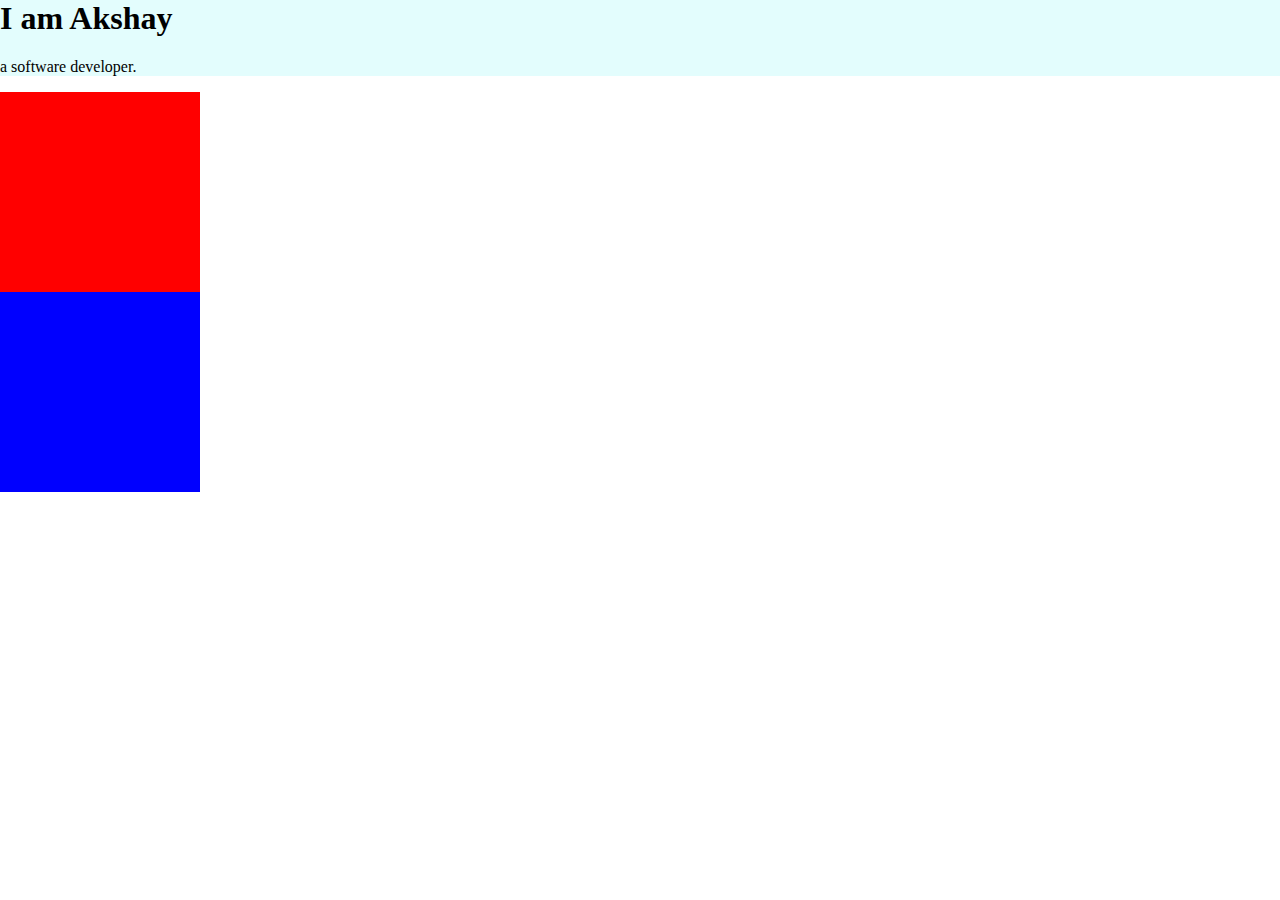
==== CSS - My Site/index.html @ 7a907876 "creating CV site" ====
<!DOCTYPE html>
<html lang="en">
<head>
  <meta charset="UTF-8">
  <meta name="viewport" content="width=device-width, initial-scale=1.0">
  <meta http-equiv="X-UA-Compatible" content="ie=edge">
  <title>Akshay Dave</title>
  <link rel="stylesheet" href="css/styles.css">
  <link rel="icon" href="utils/favicon.ico">
</head>
<body>
  <div class="top-container">
    <h1>I am Akshay</h1>
    <p>a software developer.</p>
  </div>
  <div class="middle-container">

  </div>

  <div class="bottom-container">
    
  </div>
</body>
</html>
---- CSS - My Site/css/styles.css ----
body {
margin: 0;
}

.top-container {
  background-color: #E3FDFD;
}

.middle-container {
  background-color: red;
  width: 200px;
  height: 200px;
}

.bottom-container {
  background-color: blue;
  width: 200px;
  height: 200px;
}
h1 {
  margin-top: 0;
}
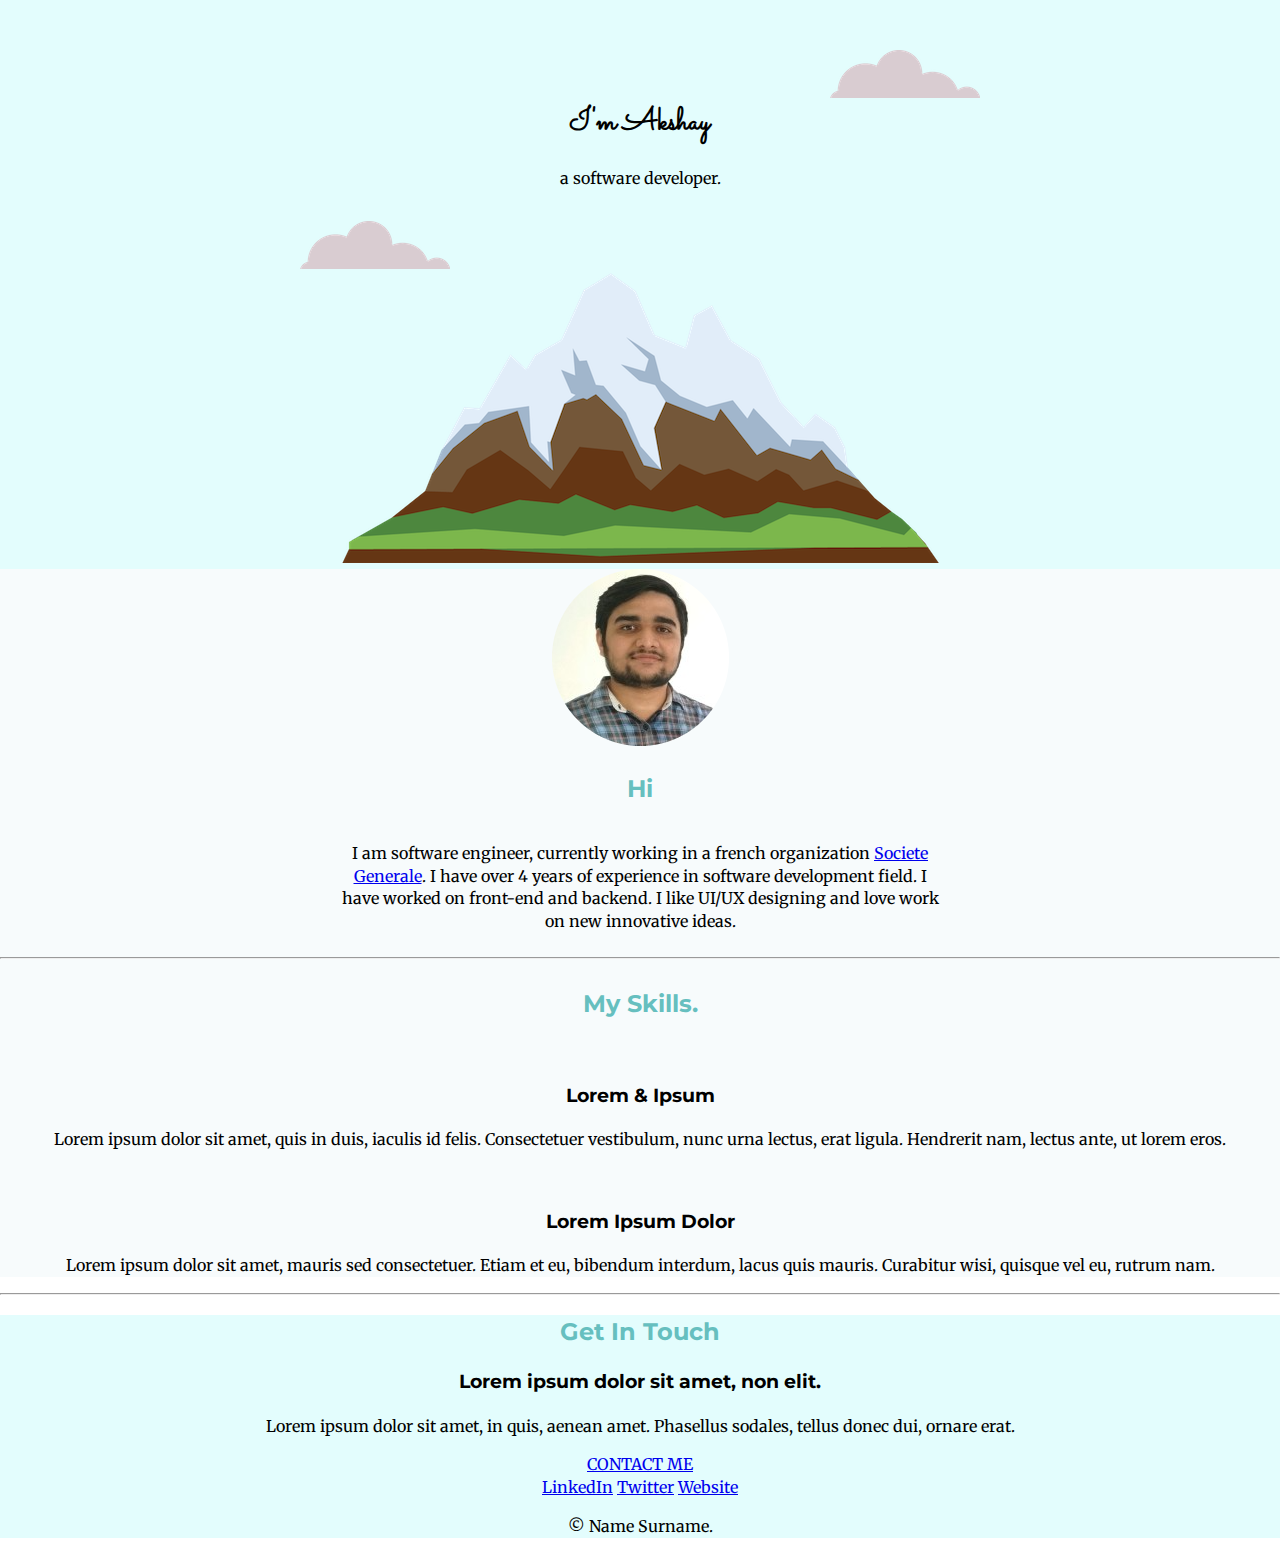
==== commit fb806826: "creating professional site" ====
--- a/CSS - My Site/index.html
+++ b/CSS - My Site/index.html
@@ -1,5 +1,6 @@
 <!DOCTYPE html>
 <html lang="en">
+
 <head>
   <meta charset="UTF-8">
   <meta name="viewport" content="width=device-width, initial-scale=1.0">
@@ -7,18 +8,68 @@
   <title>Akshay Dave</title>
   <link rel="stylesheet" href="css/styles.css">
   <link rel="icon" href="utils/favicon.ico">
+  <link rel="preconnect" href="https://fonts.googleapis.com">
+  <link rel="preconnect" href="https://fonts.gstatic.com" crossorigin>
+  <link href="https://fonts.googleapis.com/css2?family=Merriweather&family=Montserrat&family=Sacramento&display=swap" rel="stylesheet">
 </head>
+
 <body>
   <div class="top-container">
-    <h1>I am Akshay</h1>
+    <img class="top-cloud" src="images/cloud.png" alt="cloud-img">
+    <h1>I'm Akshay</h1>
     <p>a software developer.</p>
+    <img class="bottom-cloud" src="images/cloud.png" alt="cloud-img">
+    <img class="mountain" src="images/mountain.png" alt="cloud-img">
   </div>
   <div class="middle-container">
-
+    <div class="profile">
+      <img src="images/my_pic-modified.png" alt="">
+      <h2>Hi</h2>
+      <!-- <p>
+          <em>Software Engineer @ <strong>Societe generale global solution center , bangalore</strong>.</em>
+        </p> -->
+      <div class="my-intro">
+        <p>
+          I am software engineer, currently working in a french organization <a href="https://www.societegenerale.com/en">Societe Generale</a>. I have over 4 years of experience in software development field. I have worked on front-end and backend.
+          I like UI/UX designing and love work on new innovative ideas.
+        </p>
+      </div>
+    </div>
+    <hr>
+    <div class="skills">
+      <h2>My Skills.</h2>
+      <span class="react">
+        <img class="" src="" alt="">
+        <h3>Lorem & Ipsum</h3>
+        <p>Lorem ipsum dolor sit amet, quis in duis, iaculis id felis. Consectetuer vestibulum, nunc urna lectus, erat ligula. Hendrerit nam, lectus ante, ut lorem eros.</p>
+      </div>
+      <div class="skill-row">
+        <img class="" src="" alt="">
+        <h3>Lorem Ipsum Dolor</h3>
+        <p>Lorem ipsum dolor sit amet, mauris sed consectetuer. Etiam et eu, bibendum interdum, lacus quis mauris. Curabitur wisi, quisque vel eu, rutrum nam.</p>
+      </div>
+    </div>
+    <hr>
+    <!-- <div class="contact-me">
+      <h2>Get In Touch</h2>
+      <h3>Lorem ipsum dolor sit amet, non elit.</h3>
+      <p>Lorem ipsum dolor sit amet, in quis, aenean amet. Phasellus sodales, tellus donec dui, ornare erat.</p>
+      <a class="btn" href="mailto:name@email.com">CONTACT ME</a>
+    </div> -->
   </div>
 
   <div class="bottom-container">
-    
+    <div class="contact-me">
+      <h2>Get In Touch</h2>
+      <h3>Lorem ipsum dolor sit amet, non elit.</h3>
+      <p>Lorem ipsum dolor sit amet, in quis, aenean amet. Phasellus sodales, tellus donec dui, ornare erat.</p>
+      <a class="btn" href="mailto:name@email.com">CONTACT ME</a>
+    </div>
+    <a class="footer-link" href="https://www.linkedin.com/">LinkedIn</a>
+    <a class="footer-link" href="https://twitter.com/">Twitter</a>
+    <a class="footer-link" href="https://www.appbrewery.co/">Website</a>
+    <p>© Name Surname.</p>
   </div>
 </body>
+
 </html>
--- a/CSS - My Site/css/styles.css
+++ b/CSS - My Site/css/styles.css
@@ -1,22 +1,60 @@
 body {
-margin: 0;
+  margin: 0;
+  text-align: center;
+  font-family: 'Merriweather', serif;
+  line-height: 1.42857143;
+}
+
+h1 {
+  margin-top: 0;
+  font-family: 'Sacramento', cursive;
+}
+
+h2 {
+  font-family: 'Montserrat', sans-serif;
+  color: #66BFBF;
+}
+
+h3 {
+  font-family: 'Montserrat', sans-serif;
+}
+
+p {
+  font-size: 1em;
 }
 
 .top-container {
   background-color: #E3FDFD;
+  position: relative;
+  padding-top: 100px;
+}
+
+.my-intro {
+  display: inline-block;
+  width: 600px;
+  margin: auto;
 }
 
 .middle-container {
-  background-color: red;
-  width: 200px;
-  height: 200px;
+  background-color: #F7FBFC;
 }
 
 .bottom-container {
-  background-color: blue;
-  width: 200px;
-  height: 200px;
+  background-color: #E3FDFD;
 }
-h1 {
-  margin-top: 0;
+
+.skills {
+  display: inline-block;
 }
+
+.top-cloud {
+  position: absolute;
+  top: 50px;
+  right: 300px;
+}
+
+.bottom-cloud {
+  position: absolute;
+  bottom: 300px;
+  left: 300px;
+}
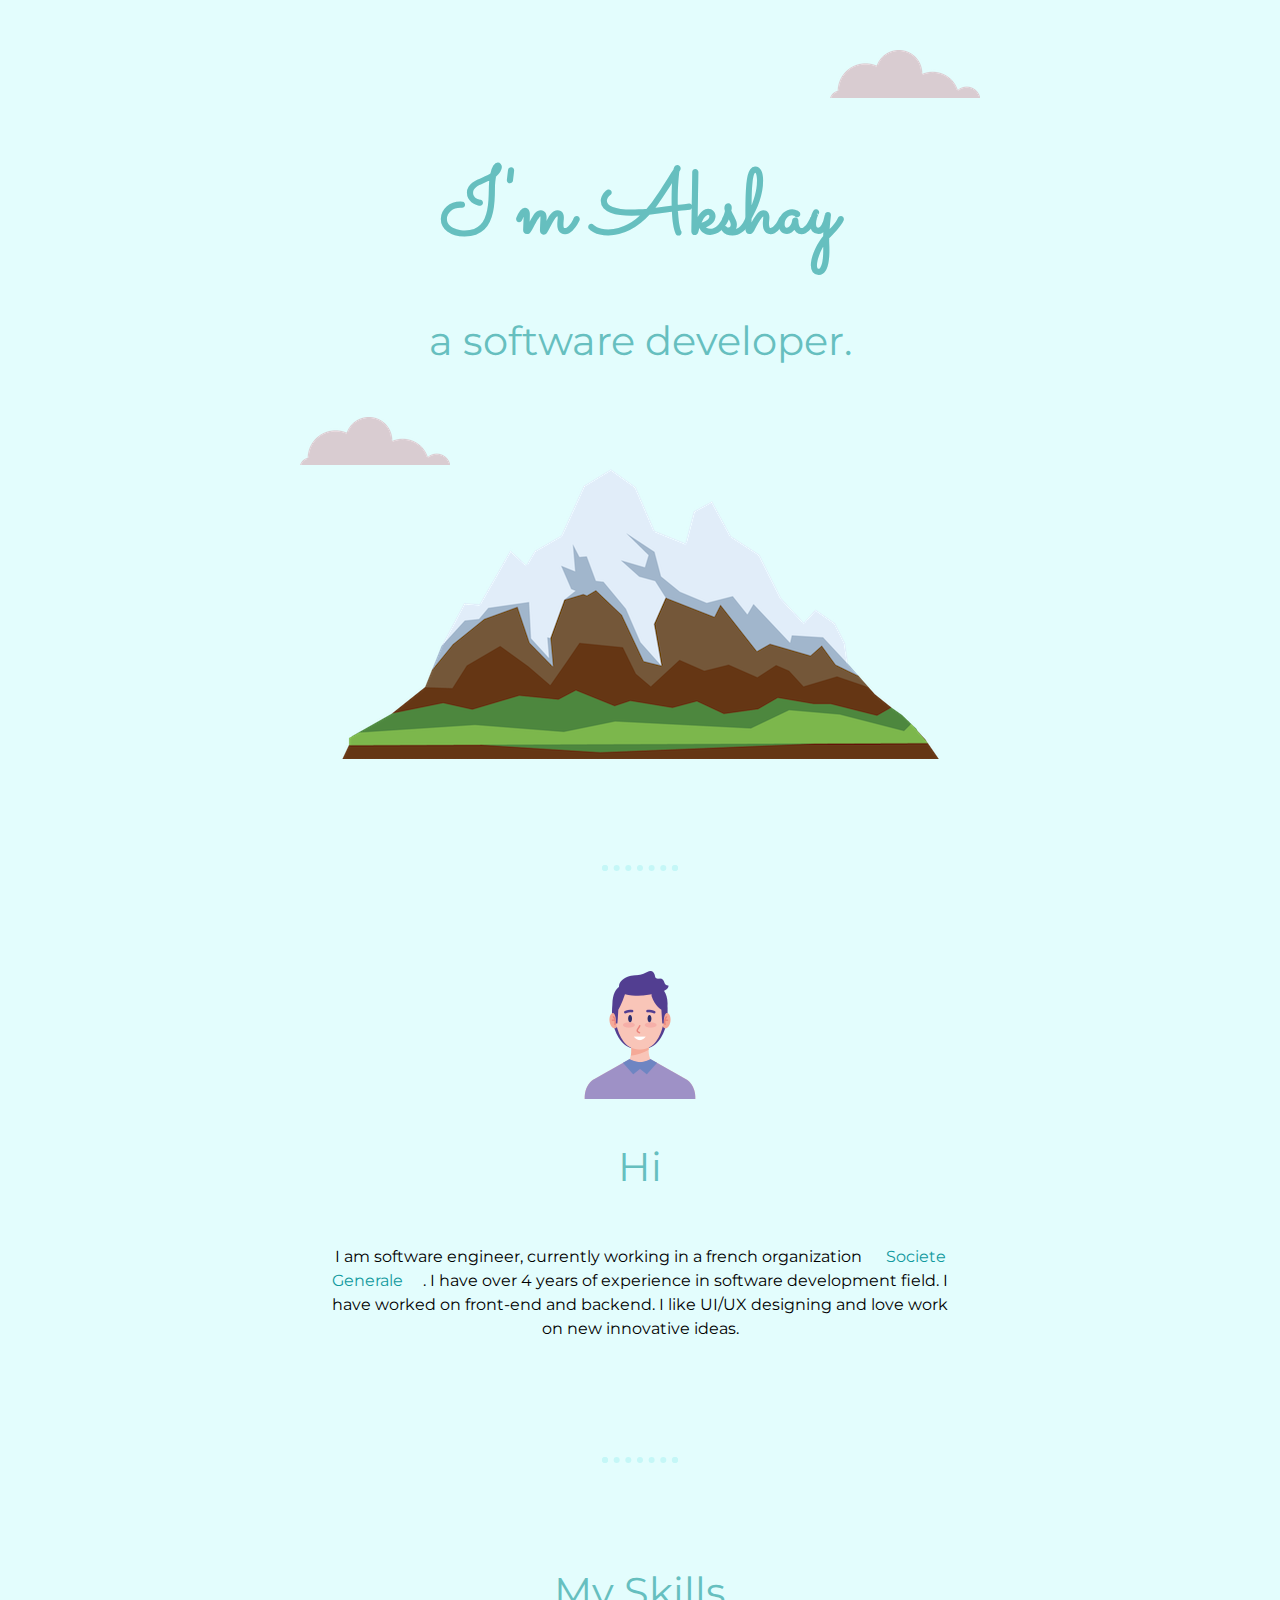
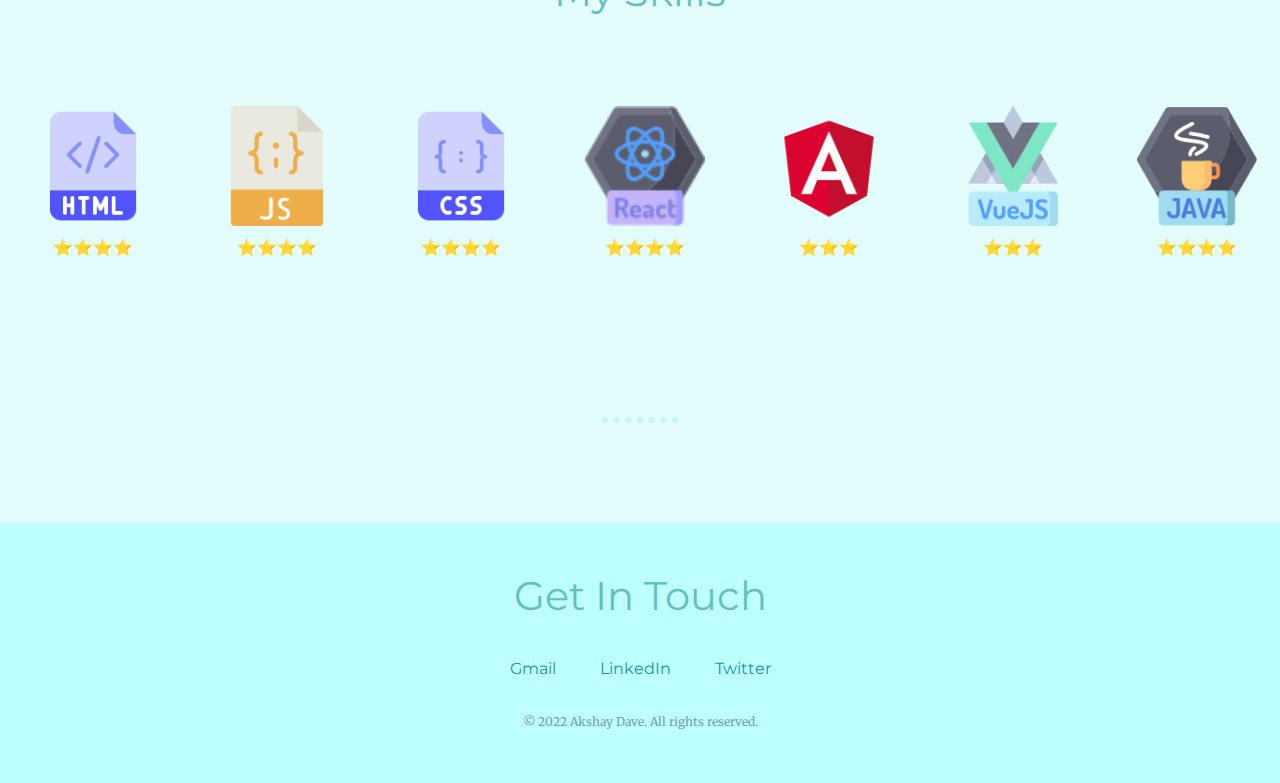
==== commit 804cc14d: "personal website" ====
--- a/CSS - My Site/index.html
+++ b/CSS - My Site/index.html
@@ -17,13 +17,15 @@
   <div class="top-container">
     <img class="top-cloud" src="images/cloud.png" alt="cloud-img">
     <h1>I'm Akshay</h1>
-    <p>a software developer.</p>
+    <h2>a software developer.</h2>
     <img class="bottom-cloud" src="images/cloud.png" alt="cloud-img">
     <img class="mountain" src="images/mountain.png" alt="cloud-img">
   </div>
+  <hr>
   <div class="middle-container">
     <div class="profile">
-      <img src="images/my_pic-modified.png" alt="">
+      <!-- <img src="images/my_pic-modified.png" alt=""> -->
+      <img src="utils/logos/profiles/boy.png" alt="">
       <h2>Hi</h2>
       <!-- <p>
           <em>Software Engineer @ <strong>Societe generale global solution center , bangalore</strong>.</em>
@@ -37,16 +39,57 @@
     </div>
     <hr>
     <div class="skills">
-      <h2>My Skills.</h2>
-      <span class="react">
-        <img class="" src="" alt="">
-        <h3>Lorem & Ipsum</h3>
-        <p>Lorem ipsum dolor sit amet, quis in duis, iaculis id felis. Consectetuer vestibulum, nunc urna lectus, erat ligula. Hendrerit nam, lectus ante, ut lorem eros.</p>
+      <h2>My Skills</h2>
+      <div class="skill-row">
+        <table>
+          <tbody>
+            <tr>
+              <td>
+                <img class="skill-icons" src="utils/logos/skills/html.png" alt="html logo">
+              </td>
+              <td>
+                <img class="skill-icons" src="utils/logos/skills/javascript.png" alt="js logo">
+              </td>
+              <td>
+                <img class="skill-icons" src="utils/logos/skills/css.png" alt="css logo">
+              </td>
+              <td>
+                <img class="skill-icons" src="utils/logos/skills/react.png" alt="react logo">
+              </td>
+              <td>
+                <img class="skill-icons" src="utils/logos/skills/angular.png" alt="angular logo">
+              </td>
+              <td>
+                <img class="skill-icons" src="utils/logos/skills/vueJs.png" alt="vueJs logo">
+              </td>
+              <td>
+                <img class="skill-icons" src="utils/logos/skills/java.png" alt="java logo">
+              </td>
+              <td>
+                <img class="skill-icons" src="utils/logos/skills/springboot.png" alt="spring logo">
+              </td>
+              <td>
+                <img class="skill-icons" src="utils/logos/skills/sql.png" alt="sql logo">
+              </td>
+              <td>
+                <img class="skill-icons" src="utils/logos/skills/algorithm.png" alt="algorithm logo">
+              </td>
+            </tr>
+            <tr>
+              <td class="skill-ratings">⭐⭐⭐⭐</td>
+              <td class="skill-ratings">⭐⭐⭐⭐</td>
+              <td class="skill-ratings">⭐⭐⭐⭐</td>
+              <td class="skill-ratings">⭐⭐⭐⭐</td>
+              <td class="skill-ratings">⭐⭐⭐</td>
+              <td class="skill-ratings">⭐⭐⭐</td>
+              <td class="skill-ratings">⭐⭐⭐⭐</td>
+              <td class="skill-ratings">⭐⭐⭐⭐</td>
+              <td class="skill-ratings">⭐⭐⭐⭐</td>
+              <td class="skill-ratings">⭐⭐⭐⭐</td>
+            </tr>
+          </tbody>
+        </table>
       </div>
-      <div class="skill-row">
-        <img class="" src="" alt="">
-        <h3>Lorem Ipsum Dolor</h3>
-        <p>Lorem ipsum dolor sit amet, mauris sed consectetuer. Etiam et eu, bibendum interdum, lacus quis mauris. Curabitur wisi, quisque vel eu, rutrum nam.</p>
       </div>
     </div>
     <hr>
@@ -59,16 +102,13 @@
   </div>
 
   <div class="bottom-container">
-    <div class="contact-me">
-      <h2>Get In Touch</h2>
-      <h3>Lorem ipsum dolor sit amet, non elit.</h3>
-      <p>Lorem ipsum dolor sit amet, in quis, aenean amet. Phasellus sodales, tellus donec dui, ornare erat.</p>
-      <a class="btn" href="mailto:name@email.com">CONTACT ME</a>
+    <h2>Get In Touch</h2>
+    <div class="contact">
+      <a class="footer-link" href="https://www.linkedin.com/">Gmail</a>
+      <a class="footer-link" href="https://www.linkedin.com/">LinkedIn</a>
+      <a class="footer-link" href="https://twitter.com/">Twitter</a>
     </div>
-    <a class="footer-link" href="https://www.linkedin.com/">LinkedIn</a>
-    <a class="footer-link" href="https://twitter.com/">Twitter</a>
-    <a class="footer-link" href="https://www.appbrewery.co/">Website</a>
-    <p>© Name Surname.</p>
+    <p class="copyright">© 2022 Akshay Dave. All rights reserved.</p>
   </div>
 </body>
 
--- a/CSS - My Site/css/styles.css
+++ b/CSS - My Site/css/styles.css
@@ -3,24 +3,36 @@
   text-align: center;
   font-family: 'Merriweather', serif;
   line-height: 1.42857143;
+  background-color: #E3FDFD;
 }
 
 h1 {
   margin-top: 0;
   font-family: 'Sacramento', cursive;
+  font-size: 5.635rem;
+  color: #66BFBF;
+  margin: 50px auto 0 auto;
 }
 
 h2 {
   font-family: 'Montserrat', sans-serif;
   color: #66BFBF;
+  font-size: 2.5rem;
+  font-weight: normal;
 }
 
 h3 {
+  color: #11999E;
   font-family: 'Montserrat', sans-serif;
 }
 
 p {
   font-size: 1em;
+  line-height: 1.5;
+}
+
+a {
+  color: #11999E;
 }
 
 .top-container {
@@ -31,20 +43,36 @@
 
 .my-intro {
   display: inline-block;
-  width: 600px;
+  width: 50%;
   margin: auto;
+  font-family: 'Montserrat', sans-serif;
+}
+
+hr {
+  border: dotted #c5f7f7 6px;
+  border-bottom: none;
+  width: 5%;
+  margin: 100px auto;
+
 }
 
 .middle-container {
-  background-color: #F7FBFC;
+  background-color: #E3FDFD;
 }
 
 .bottom-container {
-  background-color: #E3FDFD;
+  background-color: #beffff;
+  padding: 10px 0 20px;
 }
 
-.skills {
+.skill-row {
   display: inline-block;
+  margin: 50px auto;
+}
+
+.skill-icons {
+  width: 120px;
+  padding: 0 30px;
 }
 
 .top-cloud {
@@ -58,3 +86,21 @@
   bottom: 300px;
   left: 300px;
 }
+
+a {
+  color: #11999E;
+  font-family: 'Montserrat', sans-serif;
+  margin: 10px 20px;
+  text-decoration: none;
+}
+a:hover {
+  color: #66BFBF;
+  font-weight: 800;
+  text-decoration: underline;
+}
+
+.copyright {
+  color: #70a5a5;
+  font-size: 0.75rem;
+  padding: 20px 0;
+}
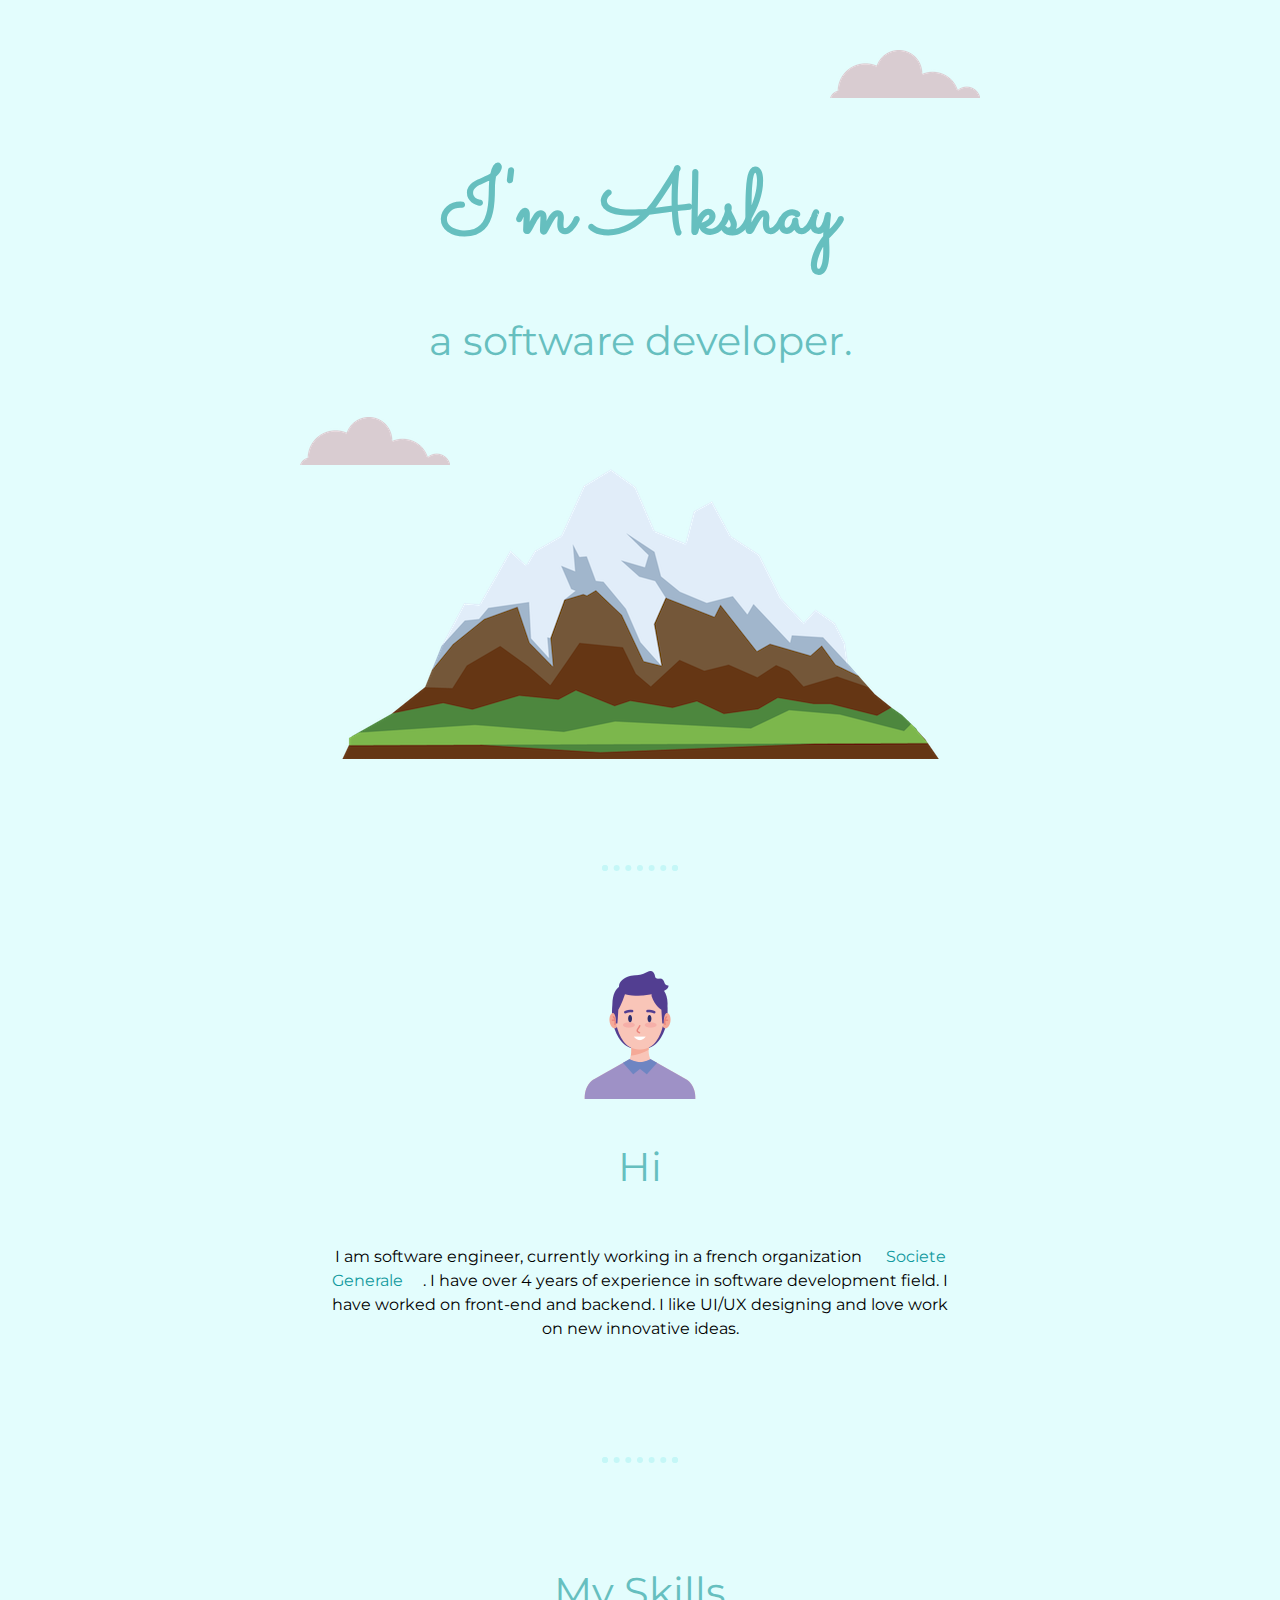
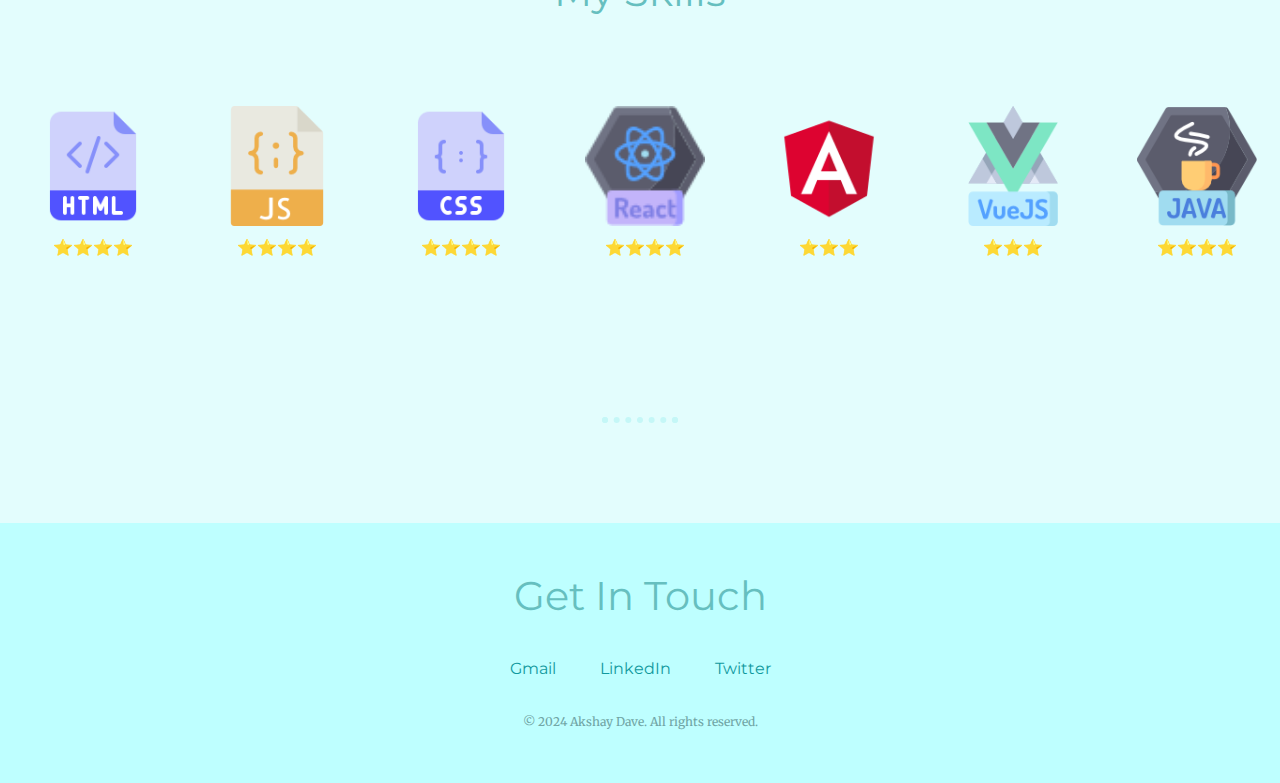
==== commit 18e1a62a: "new chanegs" ====
--- a/CSS - My Site/index.html
+++ b/CSS - My Site/index.html
@@ -108,7 +108,7 @@
       <a class="footer-link" href="https://www.linkedin.com/">LinkedIn</a>
       <a class="footer-link" href="https://twitter.com/">Twitter</a>
     </div>
-    <p class="copyright">© 2022 Akshay Dave. All rights reserved.</p>
+    <p class="copyright">© 2024 Akshay Dave. All rights reserved.</p>
   </div>
 </body>
 
